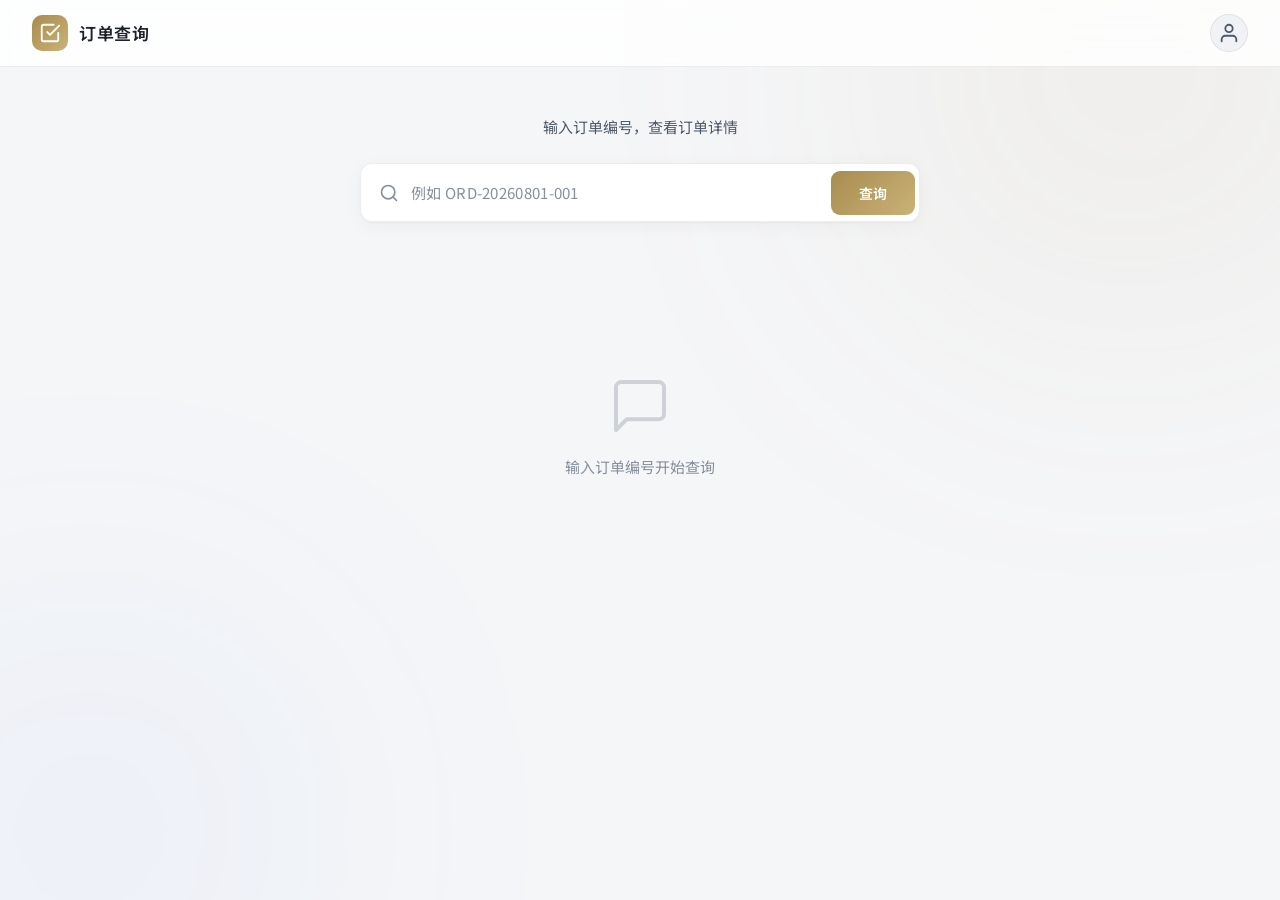
==== templates/index.html @ c02cdd47 "v1" ====
<!DOCTYPE html>
<html lang="zh-CN">
<head>
  <meta charset="UTF-8">
  <meta name="viewport" content="width=device-width, initial-scale=1.0">
  <title>订单查询系统</title>
  <link rel="preconnect" href="https://fonts.googleapis.com">
  <link rel="preconnect" href="https://fonts.gstatic.com" crossorigin>
  <link href="https://fonts.googleapis.com/css2?family=Noto+Sans+SC:wght@300;400;500;700&family=Inter:wght@300;400;500;600;700&display=swap" rel="stylesheet">
  <link rel="stylesheet" href="/static/style.css">
</head>
<body>
  <div class="bg-decoration">
    <div class="glow glow-1"></div>
    <div class="glow glow-2"></div>
  </div>

  <header class="topbar">
    <div class="topbar-inner">
      <div class="brand">
        <div class="brand-icon">
          <svg width="22" height="22" viewBox="0 0 24 24" fill="none" stroke="currentColor" stroke-width="2" stroke-linecap="round" stroke-linejoin="round">
            <path d="M9 11l3 3L22 4"/>
            <path d="M21 12v7a2 2 0 0 1-2 2H5a2 2 0 0 1-2-2V5a2 2 0 0 1 2-2h11"/>
          </svg>
        </div>
        <span class="brand-name">订单查询</span>
      </div>
      <div class="user-icon" title="用户">
        <svg width="22" height="22" viewBox="0 0 24 24" fill="none" stroke="currentColor" stroke-width="2" stroke-linecap="round" stroke-linejoin="round">
          <path d="M20 21v-2a4 4 0 0 0-4-4H8a4 4 0 0 0-4 4v2"/>
          <circle cx="12" cy="7" r="4"/>
        </svg>
      </div>
    </div>
  </header>

  <main class="main-content">
    <!-- Search Section -->
    <section class="search-section">
      <div class="search-card">
        <p class="search-subtitle">输入订单编号，查看订单详情</p>
        <div class="search-bar">
          <div class="search-input-wrap">
            <svg class="search-icon" width="20" height="20" viewBox="0 0 24 24" fill="none" stroke="currentColor" stroke-width="2" stroke-linecap="round" stroke-linejoin="round">
              <circle cx="11" cy="11" r="8"/>
              <path d="m21 21-4.3-4.3"/>
            </svg>
            <input id="orderInput" type="text" placeholder="例如 ORD-20260801-001" list="orderList" autocomplete="off">
            <datalist id="orderList"></datalist>
            <button id="searchBtn" class="search-btn">查询</button>
          </div>
        </div>
        <div class="search-hint" id="searchHint"></div>
      </div>
    </section>

    <!-- Order Detail Section (hidden initially) -->
    <section class="order-detail" id="orderDetail" style="display:none;">
      <!-- Order Summary Bar -->
      <div class="order-summary">
        <div class="order-id">
          <span class="label">订单编号</span>
          <span class="value" id="orderId"></span>
        </div>
        <div class="order-meta">
          <div class="meta-item">
            <span class="label">下单时间</span>
            <span class="value" id="orderCreated"></span>
          </div>
          <div class="meta-item">
            <span class="label">更新时间</span>
            <span class="value" id="orderUpdated"></span>
          </div>
          <div class="meta-item">
            <span class="label">订单状态</span>
            <span class="status-badge" id="orderStatus"></span>
          </div>
        </div>
      </div>

      <!-- Content Grid -->
      <div class="detail-grid">
        <!-- Items -->
        <div class="detail-card items-card">
          <div class="card-header">
            <h3>商品明细</h3>
          </div>
          <div class="card-body" id="orderItems"></div>
          <div class="card-footer">
            <div class="total-row">
              <span>商品总数</span>
              <span id="totalQty"></span>
            </div>
            <div class="total-row highlight">
              <span>订单总额</span>
              <span id="totalAmount"></span>
            </div>
          </div>
        </div>

        <!-- Customer Info -->
        <div class="detail-card">
          <div class="card-header">
            <h3>客户信息</h3>
          </div>
          <div class="card-body">
            <div class="info-row">
              <span class="info-label">姓名</span>
              <span class="info-value" id="customerName"></span>
            </div>
            <div class="info-row">
              <span class="info-label">电话</span>
              <span class="info-value" id="customerPhone"></span>
            </div>
            <div class="info-row">
              <span class="info-label">邮箱</span>
              <span class="info-value" id="customerEmail"></span>
            </div>
            <div class="info-row">
              <span class="info-label">支付方式</span>
              <span class="info-value" id="paymentMethod"></span>
            </div>
          </div>
        </div>

        <!-- Shipping Info -->
        <div class="detail-card">
          <div class="card-header">
            <h3>物流信息</h3>
          </div>
          <div class="card-body">
            <div class="info-row">
              <span class="info-label">收货地址</span>
              <span class="info-value addr" id="shippingAddress"></span>
            </div>
            <div class="info-row">
              <span class="info-label">快递方式</span>
              <span class="info-value" id="shippingMethod"></span>
            </div>
            <div class="info-row">
              <span class="info-label">运单号</span>
              <span class="info-value mono" id="trackingNo"></span>
            </div>
          </div>
        </div>

        <!-- Timeline -->
        <div class="detail-card timeline-card">
          <div class="card-header">
            <h3>订单轨迹</h3>
          </div>
          <div class="card-body">
            <div class="timeline" id="timeline"></div>
          </div>
        </div>
      </div>
    </section>

    <!-- Empty State (visible before search) -->
    <section class="empty-state" id="emptyState">
      <svg width="64" height="64" viewBox="0 0 24 24" fill="none" stroke="currentColor" stroke-width="1.5" stroke-linecap="round" stroke-linejoin="round">
        <path d="M21 15a2 2 0 0 1-2 2H7l-4 4V5a2 2 0 0 1 2-2h14a2 2 0 0 1 2 2z"/>
      </svg>
      <p>输入订单编号开始查询</p>
    </section>
  </main>

  <script src="/static/app.js"></script>
</body>
</html>
---- static/style.css ----
/* Reset & Base */
* {
  margin: 0;
  padding: 0;
  box-sizing: border-box;
}

:root {
  --bg-primary: #F5F6F8;
  --bg-secondary: #FFFFFF;
  --bg-card: #FFFFFF;
  --bg-card-hover: #FAFBFC;
  --bg-soft: #F0F2F5;
  --border-color: rgba(0, 0, 0, 0.07);
  --border-color-hover: rgba(0, 0, 0, 0.14);
  --text-primary: #1D2129;
  --text-secondary: #4E5969;
  --text-muted: #86909C;
  --accent: #A98B4F;
  --accent-strong: #8B6F3F;
  --accent-soft: rgba(169, 139, 79, 0.1);
  --accent-glow: rgba(169, 139, 79, 0.22);
  --status-shipped: #2563EB;
  --status-processing: #D97706;
  --status-complete: #059669;
  --status-pending: #DC2626;
  --radius: 14px;
  --radius-sm: 10px;
  --shadow-card: 0 1px 3px rgba(0, 0, 0, 0.04), 0 4px 20px rgba(0, 0, 0, 0.04);
  --shadow-hover: 0 2px 8px rgba(0, 0, 0, 0.06), 0 8px 28px rgba(0, 0, 0, 0.06);
}

body {
  font-family: 'Noto Sans SC', 'Inter', -apple-system, BlinkMacSystemFont, sans-serif;
  background: var(--bg-primary);
  color: var(--text-primary);
  min-height: 100vh;
  overflow-x: hidden;
  font-weight: 400;
  letter-spacing: 0;
  line-height: 1.6;
}

/* Background decoration */
.bg-decoration {
  position: fixed;
  top: 0;
  left: 0;
  width: 100%;
  height: 100%;
  pointer-events: none;
  z-index: 0;
  overflow: hidden;
}

.glow {
  position: absolute;
  border-radius: 50%;
  filter: blur(140px);
  opacity: 0.5;
}

.glow-1 {
  width: 500px;
  height: 500px;
  top: -180px;
  right: -100px;
  background: rgba(169, 139, 79, 0.18);
}

.glow-2 {
  width: 420px;
  height: 420px;
  bottom: -140px;
  left: -120px;
  background: rgba(37, 99, 235, 0.12);
}

/* Top bar */
.topbar {
  position: sticky;
  top: 0;
  z-index: 100;
  backdrop-filter: blur(18px);
  -webkit-backdrop-filter: blur(18px);
  background: rgba(255, 255, 255, 0.82);
  border-bottom: 1px solid var(--border-color);
}

.topbar-inner {
  padding: 14px 32px;
  display: flex;
  align-items: center;
  justify-content: space-between;
}

.brand {
  display: flex;
  align-items: center;
  gap: 11px;
}

.brand-icon {
  width: 36px;
  height: 36px;
  border-radius: 10px;
  background: linear-gradient(135deg, var(--accent), #C9B377);
  display: flex;
  align-items: center;
  justify-content: center;
  color: #fff;
}

.brand-name {
  font-size: 17px;
  font-weight: 600;
  letter-spacing: 0.5px;
  color: var(--text-primary);
}

.user-icon {
  width: 38px;
  height: 38px;
  border-radius: 50%;
  background: var(--bg-soft);
  border: 1px solid var(--border-color);
  display: flex;
  align-items: center;
  justify-content: center;
  color: var(--text-secondary);
  cursor: pointer;
  transition: all 0.25s ease;
}

.user-icon:hover {
  background: #fff;
  color: var(--accent-strong);
  border-color: rgba(169, 139, 79, 0.3);
  box-shadow: 0 2px 10px rgba(0, 0, 0, 0.06);
}

/* Main content */
.main-content {
  position: relative;
  z-index: 1;
  max-width: 1080px;
  margin: 0 auto;
  padding: 48px 32px 80px;
}

/* Search section */
.search-section {
  display: flex;
  justify-content: center;
  margin-bottom: 40px;
}

.search-card {
  width: 100%;
  max-width: 720px;
  text-align: center;
  animation: fadeUp 0.6s ease;
}

.search-subtitle {
  font-size: 15px;
  color: var(--text-secondary);
  margin-bottom: 24px;
}

.search-bar {
  display: flex;
  justify-content: center;
}

.search-input-wrap {
  display: flex;
  align-items: center;
  width: 100%;
  max-width: 560px;
  background: var(--bg-card);
  border: 1px solid var(--border-color);
  border-radius: 12px;
  padding: 4px 4px 4px 18px;
  transition: all 0.25s ease;
  box-shadow: var(--shadow-card);
}

.search-input-wrap:focus-within {
  border-color: rgba(169, 139, 79, 0.45);
  box-shadow: 0 0 0 3px var(--accent-soft), var(--shadow-card);
}

.search-icon {
  color: var(--text-muted);
  flex-shrink: 0;
}

.search-input-wrap input {
  flex: 1;
  background: transparent;
  border: none;
  outline: none;
  color: var(--text-primary);
  font-size: 15px;
  font-family: inherit;
  padding: 14px 12px;
  letter-spacing: 0.3px;
}

.search-input-wrap input::placeholder {
  color: var(--text-muted);
}

.search-btn {
  flex-shrink: 0;
  padding: 12px 28px;
  background: linear-gradient(135deg, var(--accent), #C9B377);
  color: #fff;
  border: none;
  border-radius: 9px;
  font-size: 14px;
  font-weight: 600;
  cursor: pointer;
  transition: all 0.2s ease;
  font-family: inherit;
}

.search-btn:hover {
  filter: brightness(1.04);
  box-shadow: 0 4px 16px var(--accent-glow);
}

.search-btn:active {
  transform: scale(0.97);
}

.search-hint {
  margin-top: 14px;
  font-size: 13px;
  min-height: 18px;
  color: var(--status-pending);
  opacity: 0;
  transition: opacity 0.2s;
}

.search-hint.show {
  opacity: 1;
}

/* Empty state */
.empty-state {
  text-align: center;
  padding: 80px 20px;
  color: var(--text-muted);
  animation: fadeUp 0.6s ease;
}

.empty-state svg {
  opacity: 0.35;
  margin-bottom: 10px;
}

.empty-state p {
  font-size: 15px;
}

/* Order detail */
.order-detail {
  animation: fadeUp 0.5s ease;
}

.order-summary {
  background: var(--bg-card);
  border: 1px solid var(--border-color);
  border-radius: var(--radius);
  padding: 24px 28px;
  margin-bottom: 20px;
  display: flex;
  align-items: center;
  justify-content: space-between;
  flex-wrap: wrap;
  gap: 16px;
  box-shadow: var(--shadow-card);
}

.order-id .value {
  display: block;
  font-size: 20px;
  font-weight: 600;
  letter-spacing: 0.5px;
  margin-top: 4px;
  font-family: 'Inter', sans-serif;
  color: var(--text-primary);
}

.order-id .label,
.order-meta .label {
  font-size: 11px;
  text-transform: uppercase;
  color: var(--text-muted);
  letter-spacing: 1px;
}

.order-meta {
  display: flex;
  gap: 32px;
}

.meta-item {
  text-align: center;
}

.meta-item .value {
  display: block;
  font-size: 14px;
  font-weight: 500;
  margin-top: 4px;
  color: var(--text-primary);
}

/* Status badge */
.status-badge {
  display: inline-block;
  padding: 5px 14px;
  border-radius: 6px;
  font-size: 12px;
  font-weight: 600;
  letter-spacing: 0.5px;
  white-space: nowrap;
}

.status-badge.status-shipped {
  background: rgba(37, 99, 235, 0.1);
  color: var(--status-shipped);
  border: 1px solid rgba(37, 99, 235, 0.22);
}

.status-badge.status-processing {
  background: rgba(217, 119, 6, 0.1);
  color: var(--status-processing);
  border: 1px solid rgba(217, 119, 6, 0.22);
}

.status-badge.status-complete {
  background: rgba(5, 150, 105, 0.1);
  color: var(--status-complete);
  border: 1px solid rgba(5, 150, 105, 0.22);
}

.status-badge.status-pending {
  background: rgba(220, 38, 38, 0.1);
  color: var(--status-pending);
  border: 1px solid rgba(220, 38, 38, 0.22);
}

.status-badge.status-default {
  background: var(--bg-soft);
  color: var(--text-secondary);
  border: 1px solid var(--border-color);
}

/* Detail grid */
.detail-grid {
  display: grid;
  grid-template-columns: 1fr 1fr;
  gap: 20px;
}

.items-card {
  grid-column: 1;
}

.timeline-card {
  grid-column: 1 / -1;
}

/* Detail card */
.detail-card {
  background: var(--bg-card);
  border: 1px solid var(--border-color);
  border-radius: var(--radius);
  overflow: hidden;
  box-shadow: var(--shadow-card);
  transition: box-shadow 0.25s ease, border-color 0.25s ease;
}

.detail-card:hover {
  border-color: var(--border-color-hover);
  box-shadow: var(--shadow-hover);
}

.card-header {
  padding: 16px 24px;
  border-bottom: 1px solid var(--border-color);
}

.card-header h3 {
  font-size: 14px;
  font-weight: 600;
  letter-spacing: 0.5px;
  color: var(--text-primary);
}

.card-body {
  padding: 8px 24px 18px;
}

/* Items list */
.order-item {
  display: flex;
  align-items: center;
  justify-content: space-between;
  padding: 14px 0;
  border-bottom: 1px solid var(--border-color);
}

.order-item:last-child {
  border-bottom: none;
}

.item-info {
  display: flex;
  align-items: center;
  gap: 14px;
}

.item-thumbnail {
  width: 44px;
  height: 44px;
  border-radius: 9px;
  background: var(--accent-soft);
  border: 1px solid rgba(169, 139, 79, 0.18);
  display: flex;
  align-items: center;
  justify-content: center;
  color: var(--accent-strong);
  flex-shrink: 0;
}

.item-text .item-name {
  font-size: 14px;
  font-weight: 500;
  margin-bottom: 2px;
  color: var(--text-primary);
}

.item-text .item-sku {
  font-size: 12px;
  color: var(--text-muted);
  font-family: 'Inter', monospace;
}

.item-detail {
  text-align: right;
  flex-shrink: 0;
}

.item-price {
  font-size: 14px;
  font-weight: 600;
  color: var(--text-primary);
  margin-bottom: 2px;
}

.item-qty {
  font-size: 12px;
  color: var(--text-muted);
}

/* Card footer */
.card-footer {
  padding: 16px 24px;
  border-top: 1px solid var(--border-color);
  background: var(--bg-soft);
}

.total-row {
  display: flex;
  justify-content: space-between;
  align-items: center;
  padding: 6px 0;
  font-size: 13px;
  color: var(--text-secondary);
}

.total-row.highlight {
  margin-top: 4px;
  padding-top: 12px;
  border-top: 1px solid var(--border-color);
  font-size: 15px;
  font-weight: 600;
  color: var(--accent-strong);
}

/* Info rows */
.info-row {
  display: flex;
  justify-content: space-between;
  align-items: flex-start;
  padding: 14px 0;
  border-bottom: 1px solid var(--border-color);
  gap: 16px;
}

.info-row:last-child {
  border-bottom: none;
}

.info-label {
  font-size: 13px;
  color: var(--text-muted);
  white-space: nowrap;
  flex-shrink: 0;
}

.info-value {
  font-size: 14px;
  font-weight: 500;
  text-align: right;
  color: var(--text-primary);
}

.info-value.addr {
  max-width: 260px;
  line-height: 1.5;
}

.info-value.mono {
  font-family: 'Inter', monospace;
}

/* Timeline */
.timeline {
  padding: 16px 0;
}

.timeline-item {
  display: flex;
  gap: 18px;
  padding: 8px 0;
  position: relative;
}

.timeline-item:not(:last-child)::before {
  content: '';
  position: absolute;
  left: 7px;
  top: 22px;
  bottom: -8px;
  width: 2px;
  background: var(--border-color);
}

.timeline-dot {
  width: 16px;
  height: 16px;
  border-radius: 50%;
  background: var(--bg-soft);
  border: 2px solid var(--text-muted);
  flex-shrink: 0;
  margin-top: 2px;
  position: relative;
  z-index: 1;
}

.timeline-item:first-child .timeline-dot {
  background: var(--accent);
  border-color: var(--accent);
  box-shadow: 0 0 0 4px var(--accent-soft);
}

.timeline-content .event {
  font-size: 14px;
  font-weight: 500;
  margin-bottom: 2px;
  color: var(--text-primary);
}

.timeline-content .time {
  font-size: 12px;
  color: var(--text-muted);
  font-family: 'Inter', sans-serif;
}

/* Animations */
@keyframes fadeUp {
  from {
    opacity: 0;
    transform: translateY(12px);
  }
  to {
    opacity: 1;
    transform: translateY(0);
  }
}

/* Responsive */
@media (max-width: 768px) {
  .topbar-inner {
    padding: 14px 20px;
  }

  .main-content {
    padding: 32px 20px 60px;
  }

  .order-summary {
    flex-direction: column;
    align-items: flex-start;
    gap: 12px;
  }

  .order-meta {
    gap: 20px;
    flex-wrap: wrap;
  }

  .detail-grid {
    grid-template-columns: 1fr;
  }

  .items-card,
  .timeline-card {
    grid-column: 1;
  }

  .info-value.addr {
    max-width: 200px;
  }
}
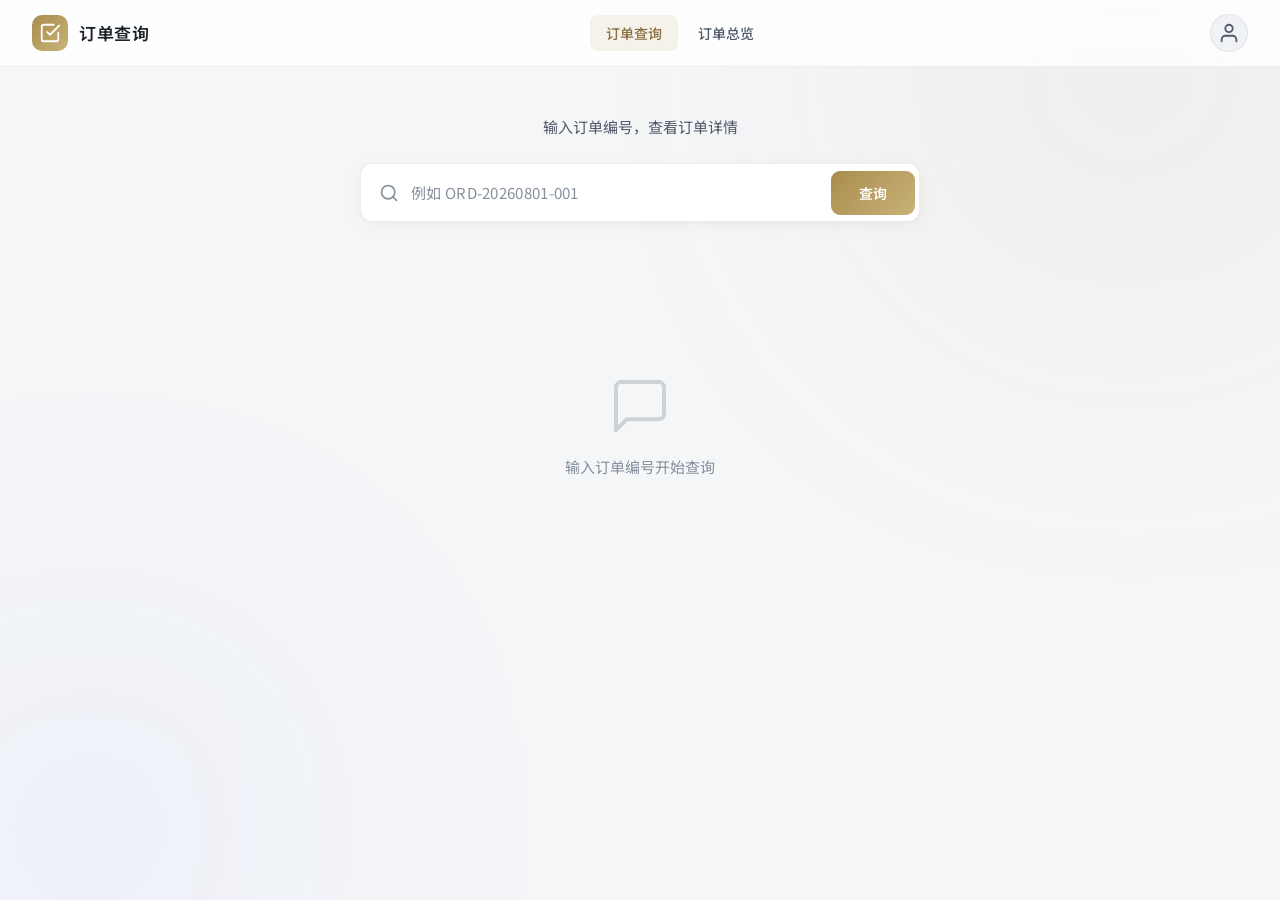
==== commit 92c53855: "feat: 新增订单总览页面 (#1) - 新增 GET /orders 路由，渲染订单总览页面 (orders.html) - 新增 GET /api/orders 接口，支持按状态、关键词筛选及分" ====
--- a/templates/index.html
+++ b/templates/index.html
@@ -26,6 +26,10 @@
         </div>
         <span class="brand-name">订单查询</span>
       </div>
+      <nav class="topbar-nav">
+        <a href="/" class="nav-link nav-link-active">订单查询</a>
+        <a href="/orders" class="nav-link">订单总览</a>
+      </nav>
       <div class="user-icon" title="用户">
         <svg width="22" height="22" viewBox="0 0 24 24" fill="none" stroke="currentColor" stroke-width="2" stroke-linecap="round" stroke-linejoin="round">
           <path d="M20 21v-2a4 4 0 0 0-4-4H8a4 4 0 0 0-4 4v2"/>
@@ -46,8 +50,7 @@
               <circle cx="11" cy="11" r="8"/>
               <path d="m21 21-4.3-4.3"/>
             </svg>
-            <input id="orderInput" type="text" placeholder="例如 ORD-20260801-001" list="orderList" autocomplete="off">
-            <datalist id="orderList"></datalist>
+            <input id="orderInput" type="text" placeholder="例如 ORD-20260801-001" autocomplete="off">
             <button id="searchBtn" class="search-btn">查询</button>
           </div>
         </div>
@@ -76,6 +79,25 @@
             <span class="label">订单状态</span>
             <span class="status-badge" id="orderStatus"></span>
           </div>
+        </div>
+      </div>
+
+      <!-- Reminder -->
+      <div class="detail-card reminder-card">
+        <div class="card-header">
+          <h3>催办</h3>
+        </div>
+        <div class="card-body reminder-body">
+          <label class="reminder-label" for="handlerSelect">处理者</label>
+          <select id="handlerSelect" class="handler-select" aria-label="处理者"></select>
+          <button id="remindBtn" class="remind-btn" type="button">
+            <svg width="16" height="16" viewBox="0 0 24 24" fill="none" stroke="currentColor" stroke-width="2" stroke-linecap="round" stroke-linejoin="round">
+              <path d="M6 8a6 6 0 0 1 12 0c0 7 3 9 3 9H3s3-2 3-9"/>
+              <path d="M10.3 21a1.94 1.94 0 0 0 3.4 0"/>
+            </svg>
+            <span>发送催办</span>
+          </button>
+          <span class="reminder-result" id="reminderResult" role="status"></span>
         </div>
       </div>
 
--- a/static/style.css
+++ b/static/style.css
@@ -118,6 +118,33 @@
   color: var(--text-primary);
 }
 
+/* Top nav links */
+.topbar-nav {
+  display: flex;
+  align-items: center;
+  gap: 4px;
+}
+
+.nav-link {
+  padding: 7px 16px;
+  border-radius: 8px;
+  font-size: 14px;
+  font-weight: 500;
+  color: var(--text-secondary);
+  text-decoration: none;
+  transition: background 0.2s ease, color 0.2s ease;
+}
+
+.nav-link:hover {
+  background: var(--bg-soft);
+  color: var(--text-primary);
+}
+
+.nav-link.nav-link-active {
+  background: var(--accent-soft);
+  color: var(--accent-strong);
+}
+
 .user-icon {
   width: 38px;
   height: 38px;
@@ -564,7 +591,7 @@
   z-index: 1;
 }
 
-.timeline-item:first-child .timeline-dot {
+.timeline-item.active .timeline-dot {
   background: var(--accent);
   border-color: var(--accent);
   box-shadow: 0 0 0 4px var(--accent-soft);
@@ -581,6 +608,89 @@
   font-size: 12px;
   color: var(--text-muted);
   font-family: 'Inter', sans-serif;
+}
+
+/* Reminder */
+.reminder-card {
+  margin-bottom: 20px;
+}
+
+.reminder-body {
+  display: flex;
+  align-items: center;
+  flex-wrap: wrap;
+  gap: 14px;
+}
+
+.reminder-label {
+  font-size: 13px;
+  color: var(--text-muted);
+  white-space: nowrap;
+}
+
+.handler-select {
+  min-width: 180px;
+  height: 40px;
+  padding: 0 12px;
+  border: 1px solid var(--border-color);
+  border-radius: 9px;
+  background: var(--bg-card);
+  color: var(--text-primary);
+  font-size: 14px;
+  font-family: inherit;
+  outline: none;
+  cursor: pointer;
+  transition: border-color 0.2s ease, box-shadow 0.2s ease;
+}
+
+.handler-select:focus {
+  border-color: rgba(169, 139, 79, 0.45);
+  box-shadow: 0 0 0 3px var(--accent-soft);
+}
+
+.remind-btn {
+  display: inline-flex;
+  align-items: center;
+  gap: 8px;
+  height: 40px;
+  padding: 0 18px;
+  background: linear-gradient(135deg, var(--accent), #C9B377);
+  color: #fff;
+  border: none;
+  border-radius: 9px;
+  font-size: 14px;
+  font-weight: 600;
+  font-family: inherit;
+  cursor: pointer;
+  transition: filter 0.2s ease, box-shadow 0.2s ease;
+}
+
+.remind-btn:hover {
+  filter: brightness(1.04);
+  box-shadow: 0 4px 16px var(--accent-glow);
+}
+
+.remind-btn:active {
+  transform: scale(0.97);
+}
+
+.remind-btn:disabled {
+  opacity: 0.6;
+  cursor: not-allowed;
+}
+
+.reminder-result {
+  min-height: 18px;
+  font-size: 13px;
+  font-weight: 600;
+}
+
+.reminder-result.success {
+  color: var(--status-complete);
+}
+
+.reminder-result.error {
+  color: var(--status-pending);
 }
 
 /* Animations */
@@ -628,4 +738,253 @@
   .info-value.addr {
     max-width: 200px;
   }
-}
+
+  .reminder-body {
+    flex-direction: column;
+    align-items: stretch;
+  }
+
+  .handler-select {
+    width: 100%;
+  }
+
+  .remind-btn {
+    justify-content: center;
+  }
+}
+
+/* =============================
+   Orders overview page
+   ============================= */
+
+/* Filter bar */
+.filter-bar {
+  display: flex;
+  align-items: center;
+  flex-wrap: wrap;
+  gap: 12px;
+  margin-bottom: 20px;
+}
+
+.filter-input-wrap {
+  display: flex;
+  align-items: center;
+  flex: 1;
+  min-width: 200px;
+  max-width: 360px;
+  background: var(--bg-card);
+  border: 1px solid var(--border-color);
+  border-radius: 10px;
+  padding: 4px 4px 4px 14px;
+  transition: all 0.25s ease;
+  box-shadow: var(--shadow-card);
+}
+
+.filter-input-wrap:focus-within {
+  border-color: rgba(169, 139, 79, 0.45);
+  box-shadow: 0 0 0 3px var(--accent-soft), var(--shadow-card);
+}
+
+.filter-input-wrap input {
+  flex: 1;
+  background: transparent;
+  border: none;
+  outline: none;
+  color: var(--text-primary);
+  font-size: 14px;
+  font-family: inherit;
+  padding: 9px 10px;
+}
+
+.filter-input-wrap input::placeholder {
+  color: var(--text-muted);
+}
+
+.filter-select {
+  height: 40px;
+  padding: 0 12px;
+  border: 1px solid var(--border-color);
+  border-radius: 10px;
+  background: var(--bg-card);
+  color: var(--text-primary);
+  font-size: 14px;
+  font-family: inherit;
+  outline: none;
+  cursor: pointer;
+  box-shadow: var(--shadow-card);
+  transition: border-color 0.2s ease, box-shadow 0.2s ease;
+}
+
+.filter-select:focus {
+  border-color: rgba(169, 139, 79, 0.45);
+  box-shadow: 0 0 0 3px var(--accent-soft);
+}
+
+.filter-clear-btn {
+  height: 40px;
+  padding: 0 16px;
+  background: var(--bg-card);
+  color: var(--text-secondary);
+  border: 1px solid var(--border-color);
+  border-radius: 10px;
+  font-size: 14px;
+  font-family: inherit;
+  cursor: pointer;
+  box-shadow: var(--shadow-card);
+  transition: background 0.2s ease, color 0.2s ease;
+}
+
+.filter-clear-btn:hover {
+  background: var(--bg-soft);
+  color: var(--text-primary);
+}
+
+/* Orders table card */
+.orders-card {
+  background: var(--bg-card);
+  border: 1px solid var(--border-color);
+  border-radius: var(--radius);
+  overflow: hidden;
+  box-shadow: var(--shadow-card);
+}
+
+.orders-table-wrap {
+  overflow-x: auto;
+}
+
+.orders-table {
+  width: 100%;
+  border-collapse: collapse;
+}
+
+.orders-table thead th {
+  padding: 14px 20px;
+  text-align: left;
+  font-size: 11px;
+  font-weight: 600;
+  text-transform: uppercase;
+  letter-spacing: 0.8px;
+  color: var(--text-muted);
+  background: var(--bg-soft);
+  border-bottom: 1px solid var(--border-color);
+  white-space: nowrap;
+}
+
+.orders-table tbody tr {
+  transition: background 0.15s ease;
+}
+
+.orders-table tbody tr:hover {
+  background: var(--bg-card-hover);
+}
+
+.orders-table tbody td {
+  padding: 14px 20px;
+  font-size: 14px;
+  color: var(--text-primary);
+  border-bottom: 1px solid var(--border-color);
+  white-space: nowrap;
+}
+
+.orders-table tbody tr:last-child td {
+  border-bottom: none;
+}
+
+.orders-table .col-id {
+  font-family: 'Inter', monospace;
+  font-weight: 600;
+  letter-spacing: 0.2px;
+}
+
+.orders-table .col-id a {
+  color: var(--accent-strong);
+  text-decoration: none;
+}
+
+.orders-table .col-id a:hover {
+  text-decoration: underline;
+}
+
+.orders-table .col-amount {
+  font-weight: 600;
+  font-family: 'Inter', sans-serif;
+  color: var(--text-primary);
+}
+
+/* Empty table state */
+.table-empty {
+  padding: 60px 20px;
+  text-align: center;
+  color: var(--text-muted);
+  font-size: 14px;
+}
+
+/* Pagination */
+.pagination-bar {
+  display: flex;
+  align-items: center;
+  justify-content: space-between;
+  padding: 14px 20px;
+  border-top: 1px solid var(--border-color);
+  background: var(--bg-soft);
+  flex-wrap: wrap;
+  gap: 10px;
+}
+
+.pagination-info {
+  font-size: 13px;
+  color: var(--text-muted);
+}
+
+.pagination-btns {
+  display: flex;
+  gap: 6px;
+}
+
+.page-btn {
+  height: 34px;
+  min-width: 34px;
+  padding: 0 10px;
+  background: var(--bg-card);
+  border: 1px solid var(--border-color);
+  border-radius: 8px;
+  font-size: 13px;
+  font-family: inherit;
+  color: var(--text-secondary);
+  cursor: pointer;
+  transition: all 0.2s ease;
+}
+
+.page-btn:hover:not(:disabled) {
+  background: var(--accent-soft);
+  color: var(--accent-strong);
+  border-color: rgba(169, 139, 79, 0.3);
+}
+
+.page-btn:disabled {
+  opacity: 0.45;
+  cursor: not-allowed;
+}
+
+.page-btn.active {
+  background: var(--accent);
+  color: #fff;
+  border-color: var(--accent);
+}
+
+/* Page header */
+.page-header {
+  margin-bottom: 28px;
+}
+
+.page-header h1 {
+  font-size: 22px;
+  font-weight: 700;
+  color: var(--text-primary);
+  margin-bottom: 6px;
+}
+
+.page-header p {
+  font-size: 14px;
+  color: var(--text-secondary);
+}
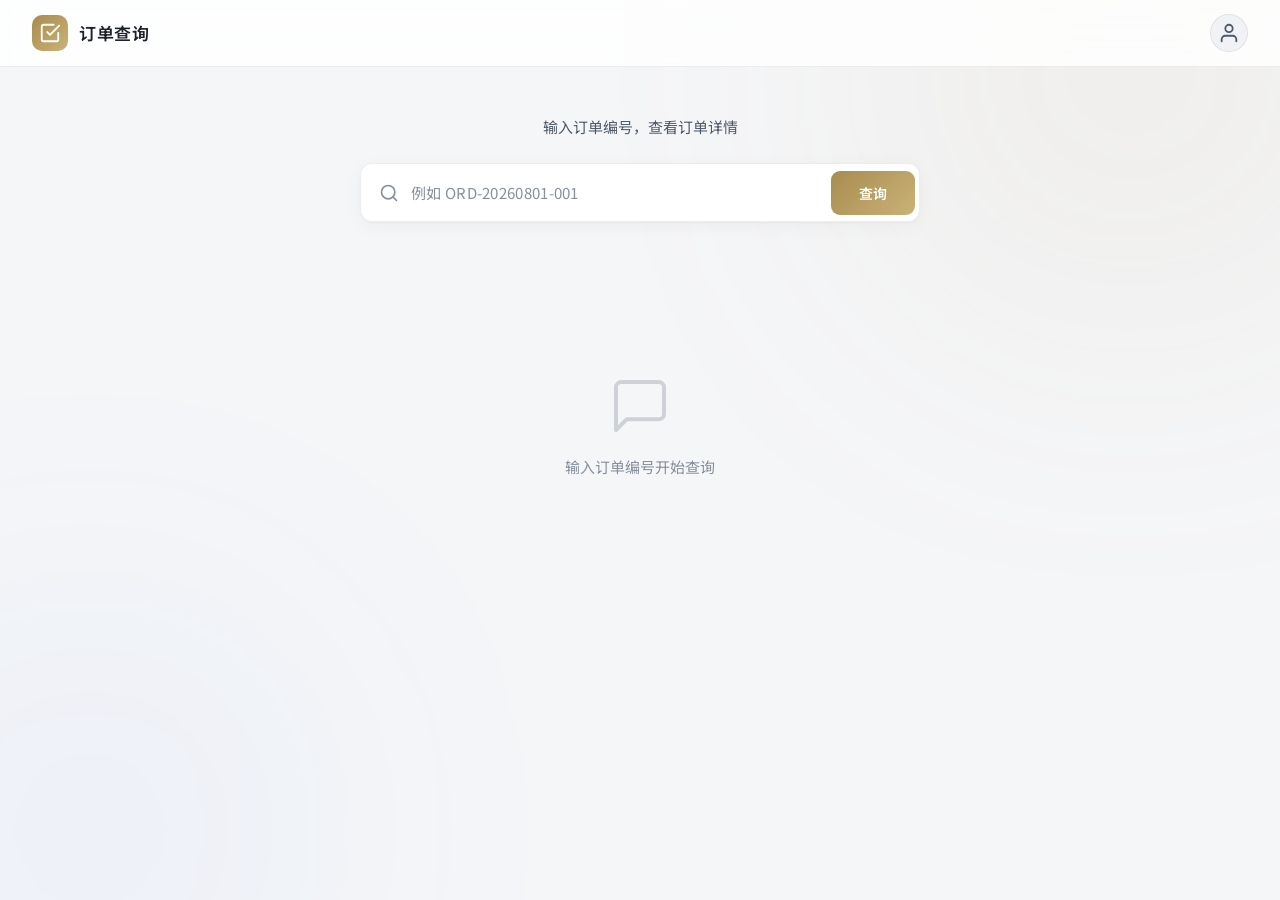
==== commit 778fc6d1: "fix bug" ====
--- a/templates/index.html
+++ b/templates/index.html
@@ -26,10 +26,6 @@
         </div>
         <span class="brand-name">订单查询</span>
       </div>
-      <nav class="topbar-nav">
-        <a href="/" class="nav-link nav-link-active">订单查询</a>
-        <a href="/orders" class="nav-link">订单总览</a>
-      </nav>
       <div class="user-icon" title="用户">
         <svg width="22" height="22" viewBox="0 0 24 24" fill="none" stroke="currentColor" stroke-width="2" stroke-linecap="round" stroke-linejoin="round">
           <path d="M20 21v-2a4 4 0 0 0-4-4H8a4 4 0 0 0-4 4v2"/>
--- a/static/style.css
+++ b/static/style.css
@@ -118,33 +118,6 @@
   color: var(--text-primary);
 }
 
-/* Top nav links */
-.topbar-nav {
-  display: flex;
-  align-items: center;
-  gap: 4px;
-}
-
-.nav-link {
-  padding: 7px 16px;
-  border-radius: 8px;
-  font-size: 14px;
-  font-weight: 500;
-  color: var(--text-secondary);
-  text-decoration: none;
-  transition: background 0.2s ease, color 0.2s ease;
-}
-
-.nav-link:hover {
-  background: var(--bg-soft);
-  color: var(--text-primary);
-}
-
-.nav-link.nav-link-active {
-  background: var(--accent-soft);
-  color: var(--accent-strong);
-}
-
 .user-icon {
   width: 38px;
   height: 38px;
@@ -752,239 +725,3 @@
     justify-content: center;
   }
 }
-
-/* =============================
-   Orders overview page
-   ============================= */
-
-/* Filter bar */
-.filter-bar {
-  display: flex;
-  align-items: center;
-  flex-wrap: wrap;
-  gap: 12px;
-  margin-bottom: 20px;
-}
-
-.filter-input-wrap {
-  display: flex;
-  align-items: center;
-  flex: 1;
-  min-width: 200px;
-  max-width: 360px;
-  background: var(--bg-card);
-  border: 1px solid var(--border-color);
-  border-radius: 10px;
-  padding: 4px 4px 4px 14px;
-  transition: all 0.25s ease;
-  box-shadow: var(--shadow-card);
-}
-
-.filter-input-wrap:focus-within {
-  border-color: rgba(169, 139, 79, 0.45);
-  box-shadow: 0 0 0 3px var(--accent-soft), var(--shadow-card);
-}
-
-.filter-input-wrap input {
-  flex: 1;
-  background: transparent;
-  border: none;
-  outline: none;
-  color: var(--text-primary);
-  font-size: 14px;
-  font-family: inherit;
-  padding: 9px 10px;
-}
-
-.filter-input-wrap input::placeholder {
-  color: var(--text-muted);
-}
-
-.filter-select {
-  height: 40px;
-  padding: 0 12px;
-  border: 1px solid var(--border-color);
-  border-radius: 10px;
-  background: var(--bg-card);
-  color: var(--text-primary);
-  font-size: 14px;
-  font-family: inherit;
-  outline: none;
-  cursor: pointer;
-  box-shadow: var(--shadow-card);
-  transition: border-color 0.2s ease, box-shadow 0.2s ease;
-}
-
-.filter-select:focus {
-  border-color: rgba(169, 139, 79, 0.45);
-  box-shadow: 0 0 0 3px var(--accent-soft);
-}
-
-.filter-clear-btn {
-  height: 40px;
-  padding: 0 16px;
-  background: var(--bg-card);
-  color: var(--text-secondary);
-  border: 1px solid var(--border-color);
-  border-radius: 10px;
-  font-size: 14px;
-  font-family: inherit;
-  cursor: pointer;
-  box-shadow: var(--shadow-card);
-  transition: background 0.2s ease, color 0.2s ease;
-}
-
-.filter-clear-btn:hover {
-  background: var(--bg-soft);
-  color: var(--text-primary);
-}
-
-/* Orders table card */
-.orders-card {
-  background: var(--bg-card);
-  border: 1px solid var(--border-color);
-  border-radius: var(--radius);
-  overflow: hidden;
-  box-shadow: var(--shadow-card);
-}
-
-.orders-table-wrap {
-  overflow-x: auto;
-}
-
-.orders-table {
-  width: 100%;
-  border-collapse: collapse;
-}
-
-.orders-table thead th {
-  padding: 14px 20px;
-  text-align: left;
-  font-size: 11px;
-  font-weight: 600;
-  text-transform: uppercase;
-  letter-spacing: 0.8px;
-  color: var(--text-muted);
-  background: var(--bg-soft);
-  border-bottom: 1px solid var(--border-color);
-  white-space: nowrap;
-}
-
-.orders-table tbody tr {
-  transition: background 0.15s ease;
-}
-
-.orders-table tbody tr:hover {
-  background: var(--bg-card-hover);
-}
-
-.orders-table tbody td {
-  padding: 14px 20px;
-  font-size: 14px;
-  color: var(--text-primary);
-  border-bottom: 1px solid var(--border-color);
-  white-space: nowrap;
-}
-
-.orders-table tbody tr:last-child td {
-  border-bottom: none;
-}
-
-.orders-table .col-id {
-  font-family: 'Inter', monospace;
-  font-weight: 600;
-  letter-spacing: 0.2px;
-}
-
-.orders-table .col-id a {
-  color: var(--accent-strong);
-  text-decoration: none;
-}
-
-.orders-table .col-id a:hover {
-  text-decoration: underline;
-}
-
-.orders-table .col-amount {
-  font-weight: 600;
-  font-family: 'Inter', sans-serif;
-  color: var(--text-primary);
-}
-
-/* Empty table state */
-.table-empty {
-  padding: 60px 20px;
-  text-align: center;
-  color: var(--text-muted);
-  font-size: 14px;
-}
-
-/* Pagination */
-.pagination-bar {
-  display: flex;
-  align-items: center;
-  justify-content: space-between;
-  padding: 14px 20px;
-  border-top: 1px solid var(--border-color);
-  background: var(--bg-soft);
-  flex-wrap: wrap;
-  gap: 10px;
-}
-
-.pagination-info {
-  font-size: 13px;
-  color: var(--text-muted);
-}
-
-.pagination-btns {
-  display: flex;
-  gap: 6px;
-}
-
-.page-btn {
-  height: 34px;
-  min-width: 34px;
-  padding: 0 10px;
-  background: var(--bg-card);
-  border: 1px solid var(--border-color);
-  border-radius: 8px;
-  font-size: 13px;
-  font-family: inherit;
-  color: var(--text-secondary);
-  cursor: pointer;
-  transition: all 0.2s ease;
-}
-
-.page-btn:hover:not(:disabled) {
-  background: var(--accent-soft);
-  color: var(--accent-strong);
-  border-color: rgba(169, 139, 79, 0.3);
-}
-
-.page-btn:disabled {
-  opacity: 0.45;
-  cursor: not-allowed;
-}
-
-.page-btn.active {
-  background: var(--accent);
-  color: #fff;
-  border-color: var(--accent);
-}
-
-/* Page header */
-.page-header {
-  margin-bottom: 28px;
-}
-
-.page-header h1 {
-  font-size: 22px;
-  font-weight: 700;
-  color: var(--text-primary);
-  margin-bottom: 6px;
-}
-
-.page-header p {
-  font-size: 14px;
-  color: var(--text-secondary);
-}
